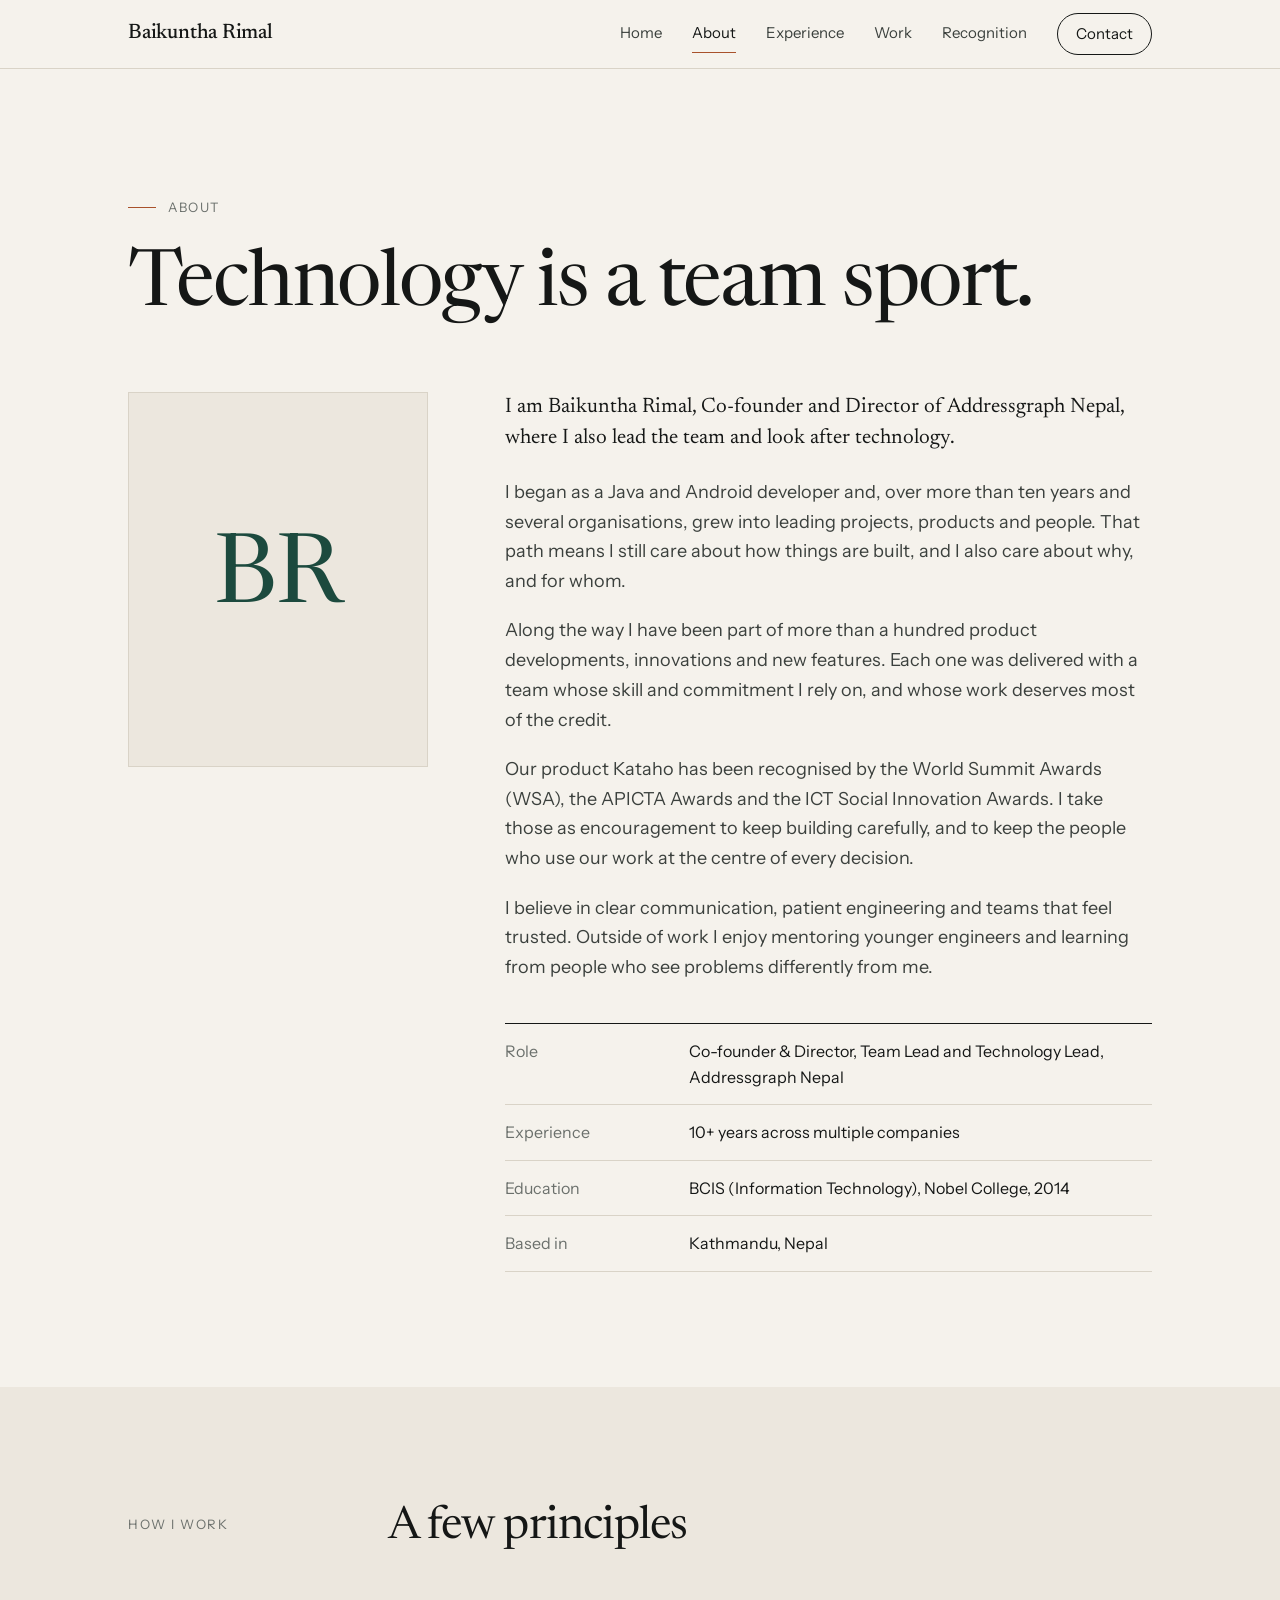
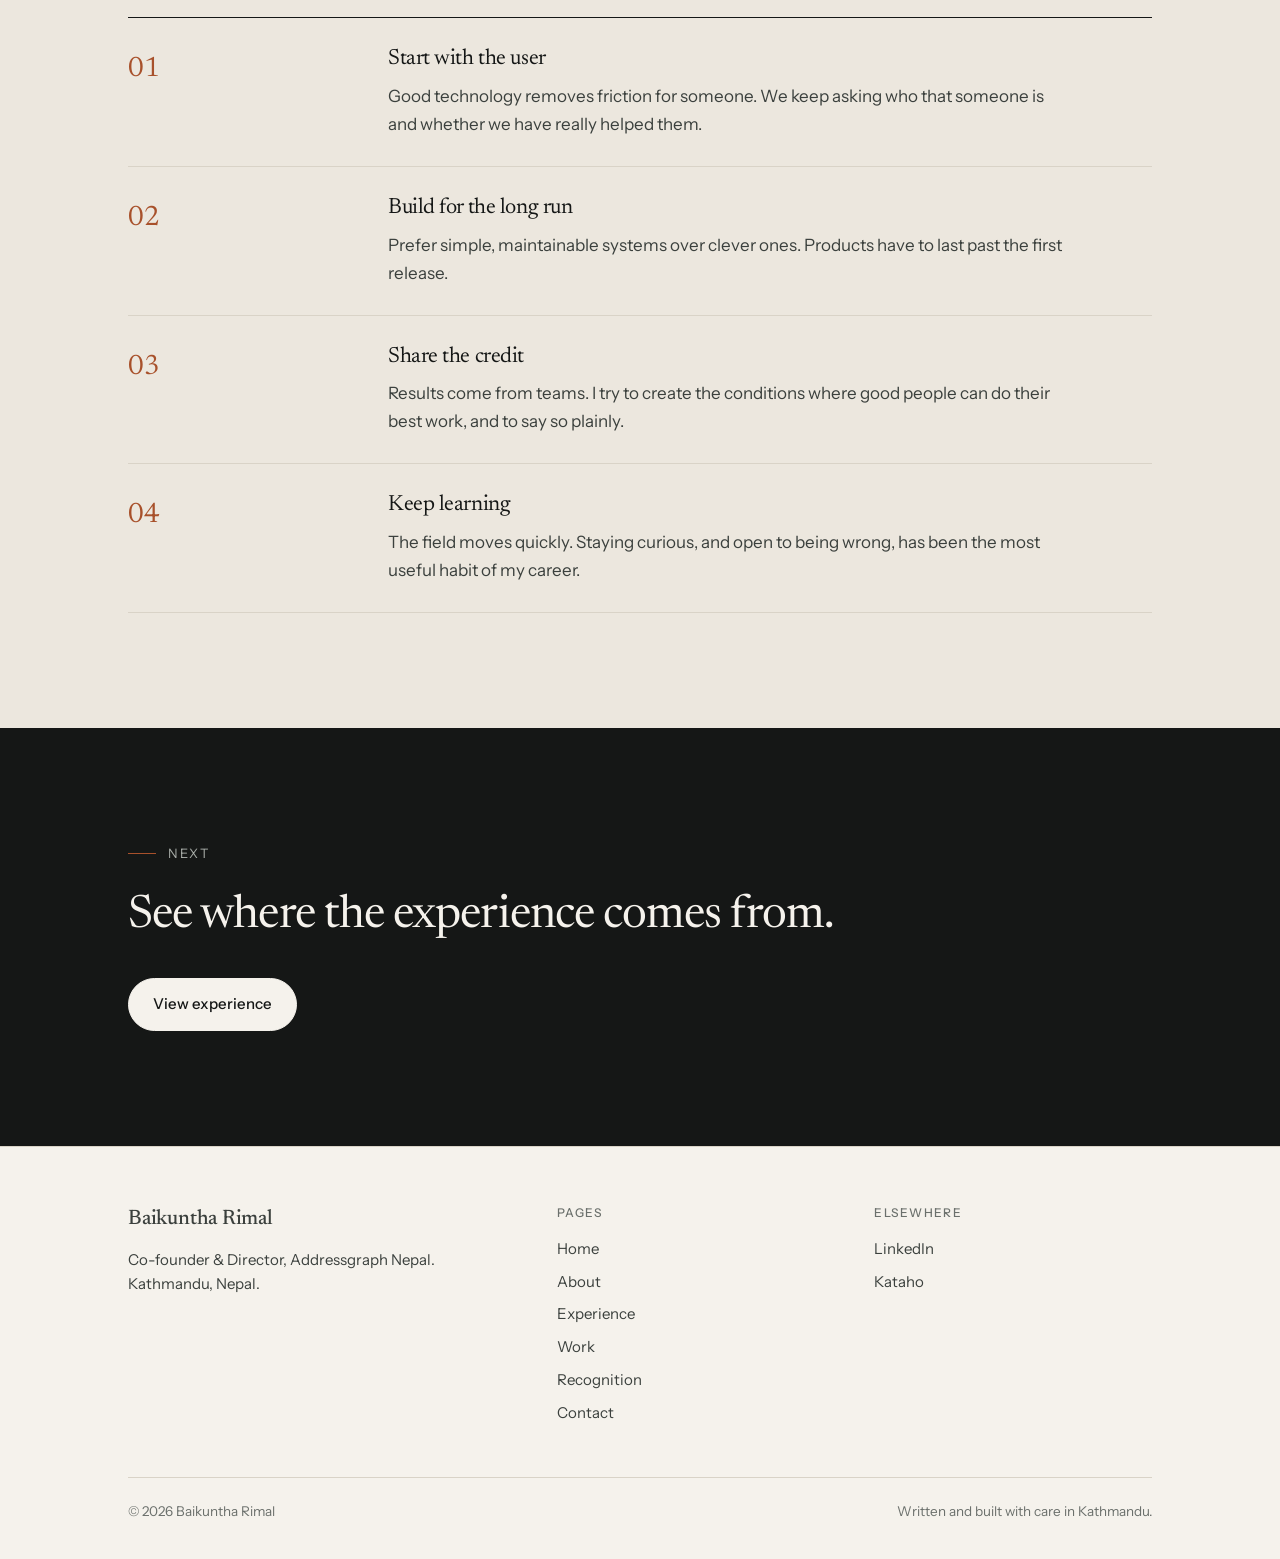
==== about.html @ 8b41592d "new update for my site" ====
<!DOCTYPE html>
<html lang="en">
<head>
<meta charset="utf-8">
<meta name="viewport" content="width=device-width, initial-scale=1">
<title>About | Baikuntha Rimal</title>
<meta name="description" content="Biography of Baikuntha Rimal: Co-founder and Director of Addressgraph Nepal, team lead and technology lead with 10+ years of experience.">
<meta name="author" content="Baikuntha Rimal">
<meta property="og:type" content="website">
<meta property="og:title" content="About | Baikuntha Rimal">
<meta property="og:description" content="Biography of Baikuntha Rimal: Co-founder and Director of Addressgraph Nepal, team lead and technology lead with 10+ years of experience.">
<meta name="theme-color" content="#f5f2ec">
<link rel="icon" href="assets/favicon.svg" type="image/svg+xml">
<link rel="preconnect" href="https://fonts.googleapis.com">
<link rel="preconnect" href="https://fonts.gstatic.com" crossorigin>
<link href="https://fonts.googleapis.com/css2?family=Instrument+Sans:wght@400;500;600&family=Newsreader:ital,opsz,wght@0,6..72,400;0,6..72,500;1,6..72,400&display=swap" rel="stylesheet">
<link rel="stylesheet" href="css/style.css">
</head>
<body>
<a class="skip" href="#main">Skip to content</a>
<header class="site-header">
  <div class="wrap">
    <a class="brand" href="index.html">Baikuntha Rimal</a>
    <button class="menu-btn" aria-expanded="false" aria-controls="site-nav">Menu</button>
    <nav class="nav" id="site-nav" aria-label="Main"><a href="index.html">Home</a><a href="about.html" aria-current="page">About</a><a href="experience.html">Experience</a><a href="work.html">Work</a><a href="recognition.html">Recognition</a><a class="nav-cta" href="contact.html">Contact</a></nav>
  </div>
</header>
<main id="main">

<section class="hero" style="padding-bottom:40px">
  <div class="wrap">
    <div class="eyebrow">About</div>
    <h1>Technology is a team sport.</h1>
  </div>
</section>
<section style="padding-top:20px">
  <div class="wrap about-grid">
    <div class="portrait" aria-label="Portrait placeholder">
      <span aria-hidden="true">BR</span>
      <img src="assets/photo.jpg" alt="Baikuntha Rimal" onerror="this.remove()">
    </div>
    <div class="prose reveal">
      <p>I am Baikuntha Rimal, Co-founder and Director of Addressgraph Nepal, where I also lead the team and look after technology.</p>
      <p>I began as a Java and Android developer and, over more than ten years and several organisations, grew into leading projects, products and people. That path means I still care about how things are built, and I also care about why, and for whom.</p>
      <p>Along the way I have been part of more than a hundred product developments, innovations and new features. Each one was delivered with a team whose skill and commitment I rely on, and whose work deserves most of the credit.</p>
      <p>Our product Kataho has been recognised by the World Summit Awards (WSA), the APICTA Awards and the ICT Social Innovation Awards. I take those as encouragement to keep building carefully, and to keep the people who use our work at the centre of every decision.</p>
      <p>I believe in clear communication, patient engineering and teams that feel trusted. Outside of work I enjoy mentoring younger engineers and learning from people who see problems differently from me.</p>
      <dl class="facts">
        <div><dt>Role</dt><dd>Co-founder &amp; Director, Team Lead and Technology Lead, Addressgraph Nepal</dd></div>
        <div><dt>Experience</dt><dd>10+ years across multiple companies</dd></div>
        <div><dt>Education</dt><dd>BCIS (Information Technology), Nobel College, 2014</dd></div>
        <div><dt>Based in</dt><dd>Kathmandu, Nepal</dd></div>
      </dl>
    </div>
  </div>
</section>
<section class="tinted">
  <div class="wrap">
    <div class="sec-head reveal"><div class="num">How I work</div><div><h2>A few principles</h2></div></div>
    <ol class="principles reveal">
      <li><div><h3>Start with the user</h3><p>Good technology removes friction for someone. We keep asking who that someone is and whether we have really helped them.</p></div></li>
      <li><div><h3>Build for the long run</h3><p>Prefer simple, maintainable systems over clever ones. Products have to last past the first release.</p></div></li>
      <li><div><h3>Share the credit</h3><p>Results come from teams. I try to create the conditions where good people can do their best work, and to say so plainly.</p></div></li>
      <li><div><h3>Keep learning</h3><p>The field moves quickly. Staying curious, and open to being wrong, has been the most useful habit of my career.</p></div></li>
    </ol>
  </div>
</section>
<section class="dark"><div class="wrap">
  <div class="eyebrow">Next</div>
  <h2 style="max-width:16em">See where the experience comes from.</h2>
  <div class="actions"><a class="btn" href="experience.html">View experience</a></div>
</div></section>

</main>
<footer class="site-footer">
  <div class="wrap">
    <div class="foot-grid">
      <div>
        <a class="brand" href="index.html">Baikuntha Rimal</a>
        <p>Co-founder &amp; Director, Addressgraph Nepal.<br>Kathmandu, Nepal.</p>
      </div>
      <div>
        <h4>Pages</h4>
        <ul><li><a href="index.html">Home</a></li><li><a href="about.html">About</a></li><li><a href="experience.html">Experience</a></li><li><a href="work.html">Work</a></li><li><a href="recognition.html">Recognition</a></li><li><a href="contact.html">Contact</a></li></ul>
      </div>
      <div>
        <h4>Elsewhere</h4>
        <ul><li><a href="https://www.linkedin.com/in/baikuntharimal/" target="_blank" rel="noopener noreferrer">LinkedIn</a></li>
        <li><a href="https://kataho.com" target="_blank" rel="noopener noreferrer">Kataho</a></li></ul>
      </div>
    </div>
    <div class="legal"><span>&copy; 2026 Baikuntha Rimal</span><span>Written and built with care in Kathmandu.</span></div>
  </div>
</footer>
<script src="js/main.js"></script>
</body>
</html>
---- css/style.css ----
/* Baikuntha Rimal — portfolio
   Editorial, quiet, type-led. One accent colour, hairline rules, no effects. */

:root {
  --paper: #f5f2ec;
  --paper-2: #ece7de;
  --ink: #151716;
  --ink-2: #3b403d;
  --muted: #6b706c;
  --line: #d9d3c7;
  --accent: #1c4a3e;
  --accent-ink: #f5f2ec;
  --clay: #a8512b;

  --serif: "Newsreader", Georgia, "Times New Roman", serif;
  --sans: "Instrument Sans", system-ui, -apple-system, "Segoe UI", sans-serif;

  --wrap: 1120px;
  --gutter: clamp(20px, 5vw, 48px);
}

*, *::before, *::after { box-sizing: border-box; }
html { scroll-behavior: smooth; -webkit-text-size-adjust: 100%; }
body {
  margin: 0;
  background: var(--paper);
  color: var(--ink);
  font-family: var(--sans);
  font-size: 17px;
  line-height: 1.65;
  -webkit-font-smoothing: antialiased;
}
img { max-width: 100%; display: block; }
a { color: inherit; }
::selection { background: var(--accent); color: var(--accent-ink); }

.wrap { max-width: var(--wrap); margin: 0 auto; padding: 0 var(--gutter); }

.skip {
  position: absolute; left: -999px; top: 8px;
  background: var(--ink); color: var(--paper); padding: 8px 14px; z-index: 100;
}
.skip:focus { left: 8px; }

:focus-visible { outline: 2px solid var(--clay); outline-offset: 3px; }

/* ---------- Header ---------- */
.site-header {
  position: sticky; top: 0; z-index: 50;
  background: color-mix(in srgb, var(--paper) 92%, transparent);
  backdrop-filter: saturate(1.2) blur(8px);
  border-bottom: 1px solid var(--line);
}
.site-header .wrap {
  display: flex; align-items: center; justify-content: space-between;
  height: 68px;
}
.brand {
  font-family: var(--serif); font-size: 21px; font-weight: 500;
  text-decoration: none; letter-spacing: -0.01em;
}
.nav { display: flex; gap: 30px; align-items: center; }
.nav a {
  text-decoration: none; font-size: 15px; color: var(--ink-2);
  padding: 6px 0; border-bottom: 1px solid transparent;
  transition: border-color .2s, color .2s;
}
.nav a:hover { color: var(--ink); border-color: var(--ink); }
.nav a[aria-current="page"] { color: var(--ink); border-color: var(--clay); }
.nav .nav-cta {
  border: 1px solid var(--ink); padding: 8px 18px; border-radius: 999px; color: var(--ink);
}
.nav .nav-cta:hover { background: var(--ink); color: var(--paper); }
.nav .nav-cta[aria-current="page"] { background: var(--ink); color: var(--paper); border-color: var(--ink); }

.menu-btn {
  display: none; background: none; border: 1px solid var(--line);
  border-radius: 999px; padding: 8px 16px; font: inherit; font-size: 14px; color: var(--ink); cursor: pointer;
}

/* ---------- Type ---------- */
h1, h2, h3 { font-family: var(--serif); font-weight: 400; letter-spacing: -0.02em; line-height: 1.12; margin: 0; }
h1 { font-size: clamp(40px, 6.4vw, 78px); }
h2 { font-size: clamp(30px, 4vw, 46px); }
h3 { font-size: 24px; line-height: 1.25; }
h1 em, h2 em { font-style: italic; color: var(--accent); }
p { margin: 0 0 1.1em; }
.lede { font-size: clamp(19px, 2vw, 22px); line-height: 1.55; color: var(--ink-2); max-width: 40em; }
.eyebrow {
  font-size: 13px; letter-spacing: .12em; text-transform: uppercase; color: var(--muted);
  display: flex; align-items: center; gap: 12px; margin-bottom: 26px;
}
.eyebrow::before { content: ""; width: 28px; height: 1px; background: var(--clay); }

/* ---------- Buttons ---------- */
.btn {
  display: inline-flex; align-items: center; gap: 10px;
  font: inherit; font-size: 15px; font-weight: 500; text-decoration: none; cursor: pointer;
  padding: 13px 24px; border-radius: 999px; border: 1px solid var(--ink);
  background: var(--ink); color: var(--paper); transition: background .2s, color .2s, border-color .2s;
}
.btn:hover { background: var(--accent); border-color: var(--accent); }
.btn.ghost { background: transparent; color: var(--ink); }
.btn.ghost:hover { background: var(--ink); color: var(--paper); border-color: var(--ink); }
.actions { display: flex; flex-wrap: wrap; gap: 14px; margin-top: 36px; }
.link-arrow { text-decoration: none; border-bottom: 1px solid var(--clay); padding-bottom: 2px; font-weight: 500; }
.link-arrow:hover { color: var(--accent); }

/* ---------- Sections ---------- */
section { padding: clamp(64px, 9vw, 120px) 0; }
.hero { padding: clamp(64px, 10vw, 128px) 0 clamp(48px, 6vw, 80px); }
.hero h1 { max-width: 14em; }
.hero .lede { margin-top: 30px; }

.tinted { background: var(--paper-2); }
.dark { background: var(--ink); color: var(--paper); }
.dark .eyebrow { color: #a9aea9; }
.dark .lede { color: #cfd2cd; }
.dark .btn { background: var(--paper); color: var(--ink); border-color: var(--paper); }
.dark .btn:hover { background: var(--clay); border-color: var(--clay); color: #fff; }
.dark .btn.ghost { background: transparent; color: var(--paper); border-color: #5b605c; }
.dark .btn.ghost:hover { background: var(--paper); color: var(--ink); }

.sec-head {
  display: grid; grid-template-columns: 220px 1fr; gap: 40px; margin-bottom: clamp(36px, 5vw, 64px);
  align-items: start;
}
.sec-head .num { font-size: 13px; letter-spacing: .12em; text-transform: uppercase; color: var(--muted); padding-top: 12px; }
.sec-head p { max-width: 38em; color: var(--ink-2); margin-top: 18px; font-size: 18px; }

/* ---------- Figures ---------- */
.figures {
  display: grid; grid-template-columns: repeat(3, 1fr);
  border-top: 1px solid var(--ink); margin-top: clamp(48px, 7vw, 88px);
}
.figure { padding: 24px 24px 0 0; }
.figure + .figure { padding-left: 24px; border-left: 1px solid var(--line); }
.figure strong { font-family: var(--serif); font-weight: 400; font-size: clamp(40px, 5vw, 62px); line-height: 1; letter-spacing: -0.03em; display: block; }
.figure span { display: block; margin-top: 10px; font-size: 15px; color: var(--muted); }

/* ---------- Ruled lists ---------- */
.rows { border-top: 1px solid var(--ink); }
.row {
  display: grid; grid-template-columns: 220px 1fr; gap: 40px;
  padding: 30px 0; border-bottom: 1px solid var(--line);
}
.row .meta { font-size: 14px; color: var(--muted); padding-top: 6px; }
.row h3 { margin-bottom: 10px; }
.row p:last-child { margin-bottom: 0; }
.row p { color: var(--ink-2); max-width: 44em; }
.row .sub { font-size: 15px; color: var(--muted); margin-bottom: 14px; }

.cols-3 { display: grid; grid-template-columns: repeat(3, 1fr); gap: 0; border-top: 1px solid var(--ink); }
.col { padding: 28px 32px 8px 0; }
.col + .col { padding-left: 32px; border-left: 1px solid var(--line); }
.col h3 { font-size: 22px; margin-bottom: 12px; }
.col p { color: var(--ink-2); font-size: 16px; }

.chips { list-style: none; padding: 0; margin: 18px 0 0; display: flex; flex-wrap: wrap; gap: 8px; }
.chips li { font-size: 13.5px; border: 1px solid var(--line); border-radius: 999px; padding: 4px 13px; color: var(--ink-2); background: var(--paper); }
.tinted .chips li { background: var(--paper); }

/* ---------- Feature (Kataho) ---------- */
.feature { display: grid; grid-template-columns: 1.1fr 1fr; gap: clamp(32px, 6vw, 88px); align-items: start; }
.feature .tag { font-size: 13px; letter-spacing: .12em; text-transform: uppercase; color: var(--clay); margin-bottom: 16px; }
.awards { list-style: none; margin: 0; padding: 0; border-top: 1px solid var(--ink); }
.awards li { padding: 20px 0; border-bottom: 1px solid var(--line); display: grid; grid-template-columns: 1fr; }
.awards b { font-family: var(--serif); font-weight: 400; font-size: 24px; letter-spacing: -0.01em; }
.awards span { color: var(--muted); font-size: 15px; }
.dark .awards { border-color: #5b605c; }
.dark .awards li { border-color: #2e3230; }
.dark .awards span { color: #a9aea9; }

/* ---------- About ---------- */
.about-grid { display: grid; grid-template-columns: 300px 1fr; gap: clamp(32px, 6vw, 88px); align-items: start; }
.portrait {
  position: relative;
  aspect-ratio: 4 / 5; background: var(--paper-2); border: 1px solid var(--line);
  display: grid; place-items: center; font-family: var(--serif); font-size: 96px; color: var(--accent);
  position: sticky; top: 100px; overflow: hidden;
}
.portrait img { position: absolute; inset: 0; width: 100%; height: 100%; object-fit: cover; }
.prose p { font-size: 18px; color: var(--ink-2); max-width: 40em; }
.prose p:first-of-type { font-size: 21px; color: var(--ink); font-family: var(--serif); line-height: 1.5; }
.facts { margin-top: 40px; border-top: 1px solid var(--ink); }
.facts div { display: grid; grid-template-columns: 160px 1fr; gap: 24px; padding: 14px 0; border-bottom: 1px solid var(--line); font-size: 16px; }
.facts dt { color: var(--muted); }
.facts dd { margin: 0; }
dl.facts { margin-bottom: 0; }

/* ---------- Principles ---------- */
.principles { counter-reset: p; list-style: none; padding: 0; margin: 0; border-top: 1px solid var(--ink); }
.principles li { counter-increment: p; display: grid; grid-template-columns: 220px 1fr; gap: 40px; padding: 28px 0; border-bottom: 1px solid var(--line); }
.principles li::before { content: "0" counter(p); font-family: var(--serif); font-size: 28px; color: var(--clay); }
.principles h3 { font-size: 22px; margin-bottom: 8px; }
.principles p { margin: 0; color: var(--ink-2); max-width: 40em; }

/* ---------- Contact ---------- */
.contact-grid { display: grid; grid-template-columns: 1fr 1.2fr; gap: clamp(32px, 6vw, 88px); }
form { display: grid; gap: 22px; }
label { font-size: 14px; color: var(--muted); display: block; margin-bottom: 6px; }
input, textarea, select {
  width: 100%; font: inherit; font-size: 17px; color: var(--ink);
  background: transparent; border: 0; border-bottom: 1px solid var(--ink-2);
  padding: 10px 0; border-radius: 0;
}
textarea { resize: vertical; min-height: 140px; border: 1px solid var(--ink-2); padding: 12px; }
input:focus, textarea:focus { outline: none; border-color: var(--clay); box-shadow: 0 1px 0 var(--clay); }
.hp { position: absolute; left: -9999px; height: 0; overflow: hidden; }
.form-note { font-size: 14px; color: var(--muted); margin: 0; }
.form-status { min-height: 1.5em; font-size: 15px; margin: 0; }
.form-status.ok { color: var(--accent); }
.form-status.err { color: var(--clay); }
.btn[disabled] { opacity: .6; cursor: wait; }

/* ---------- Footer ---------- */
.site-footer { border-top: 1px solid var(--line); padding: 56px 0 36px; font-size: 15px; color: var(--ink-2); }
.foot-grid { display: grid; grid-template-columns: 1.4fr 1fr 1fr; gap: 40px; }
.foot-grid h4 { font-size: 12px; letter-spacing: .12em; text-transform: uppercase; color: var(--muted); margin: 0 0 14px; font-weight: 500; }
.foot-grid ul { list-style: none; margin: 0; padding: 0; }
.foot-grid li { margin-bottom: 8px; }
.foot-grid a { text-decoration: none; }
.foot-grid a:hover { text-decoration: underline; }
.foot-grid .brand { display: inline-block; margin-bottom: 10px; }
.legal { margin-top: 44px; padding-top: 22px; border-top: 1px solid var(--line); display: flex; justify-content: space-between; gap: 20px; flex-wrap: wrap; font-size: 13.5px; color: var(--muted); }

/* ---------- Motion (opacity only, optional) ---------- */
.js .reveal { opacity: 0; transform: translateY(10px); transition: opacity .7s ease, transform .7s ease; }
.js .reveal.in { opacity: 1; transform: none; }
@media (prefers-reduced-motion: reduce) {
  html { scroll-behavior: auto; }
  .js .reveal { opacity: 1; transform: none; transition: none; }
}

/* ---------- Responsive ---------- */
@media (max-width: 860px) {
  .menu-btn { display: inline-block; }
  .nav {
    display: none; position: absolute; top: 68px; left: 0; right: 0;
    flex-direction: column; align-items: flex-start; gap: 4px;
    background: var(--paper); border-bottom: 1px solid var(--line); padding: 14px var(--gutter) 24px;
  }
  .nav.open { display: flex; }
  .nav a { padding: 10px 0; font-size: 18px; }
  .sec-head, .row, .principles li { grid-template-columns: 1fr; gap: 10px; }
  .sec-head .num { padding-top: 0; }
  .row .meta { padding-top: 0; }
  .feature, .about-grid, .contact-grid { grid-template-columns: 1fr; }
  .portrait { position: relative; top: 0; max-width: 260px; }
  .cols-3 { grid-template-columns: 1fr; }
  .col, .col + .col { padding: 24px 0 8px; border-left: 0; border-bottom: 1px solid var(--line); }
  .foot-grid { grid-template-columns: 1fr; }
  .figures { grid-template-columns: 1fr; }
  .figure, .figure + .figure { padding: 20px 0; border-left: 0; border-bottom: 1px solid var(--line); }
  .facts div { grid-template-columns: 1fr; gap: 2px; }
}
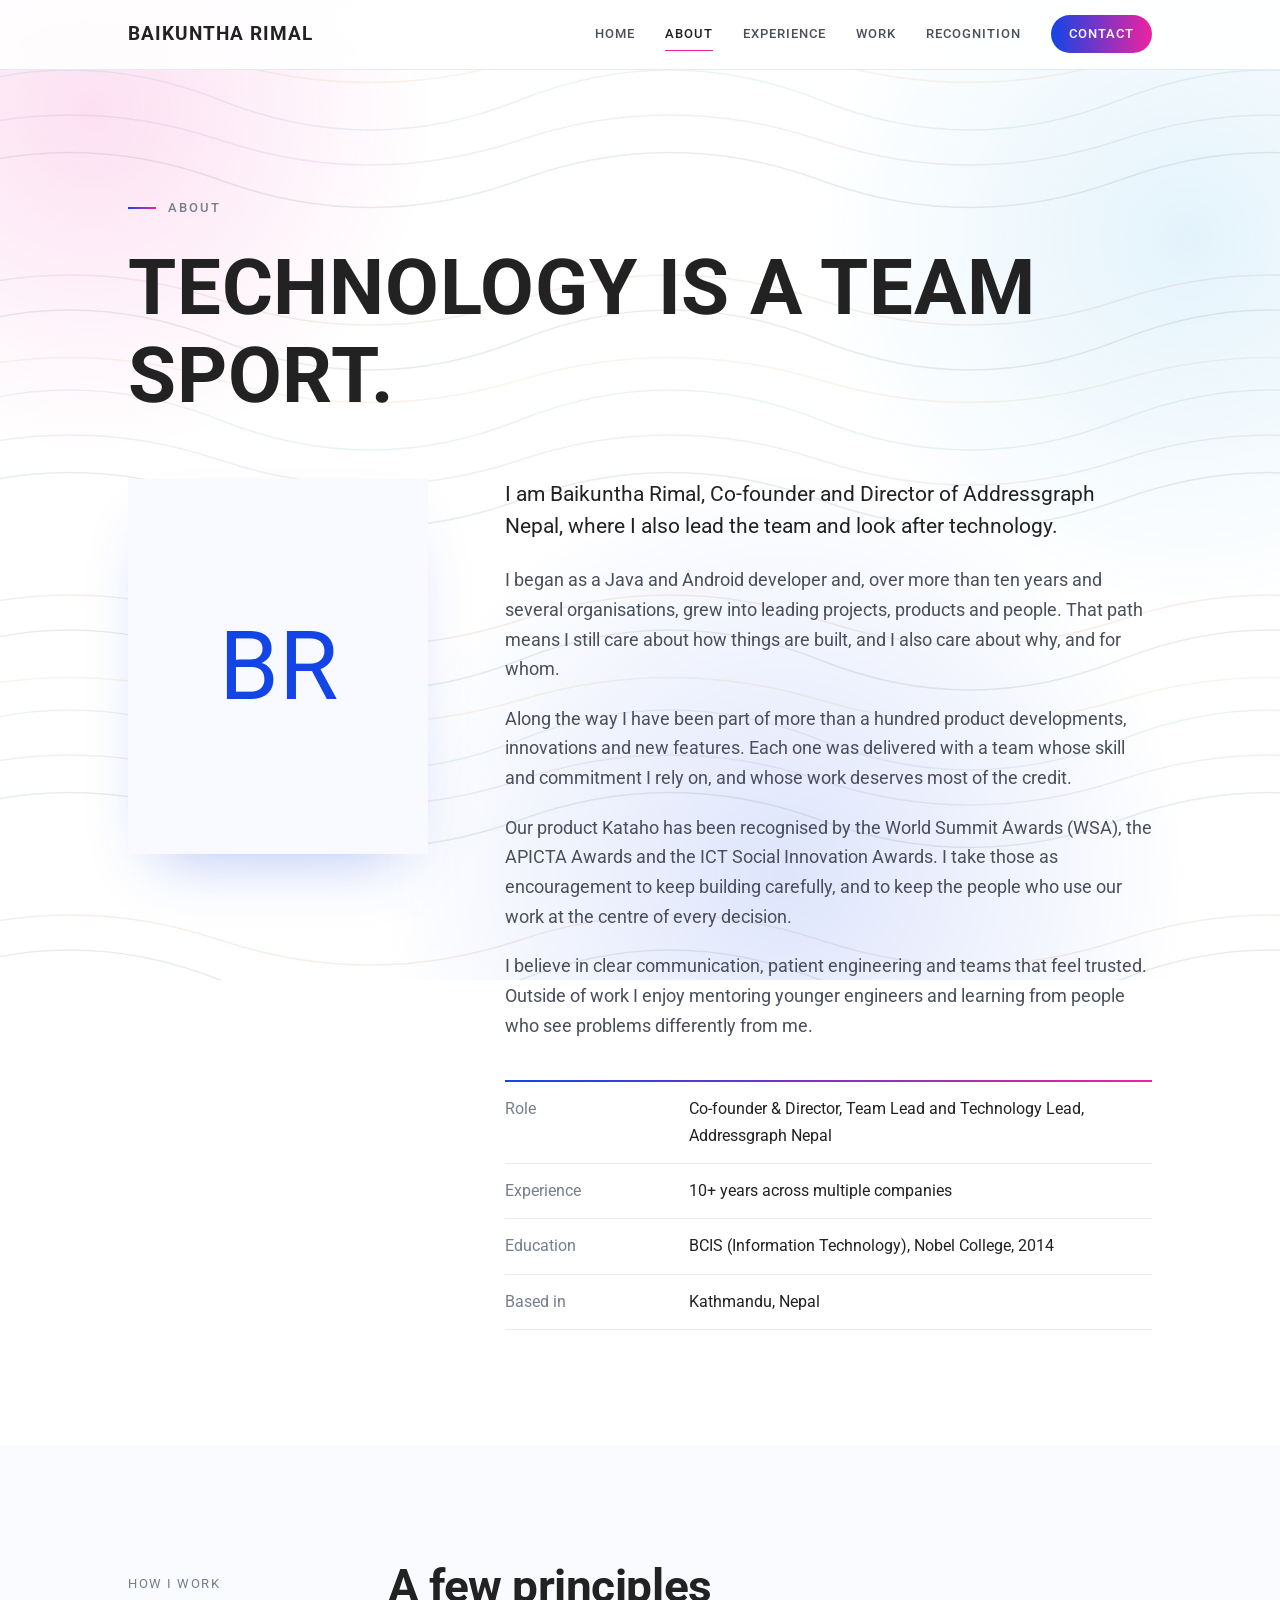
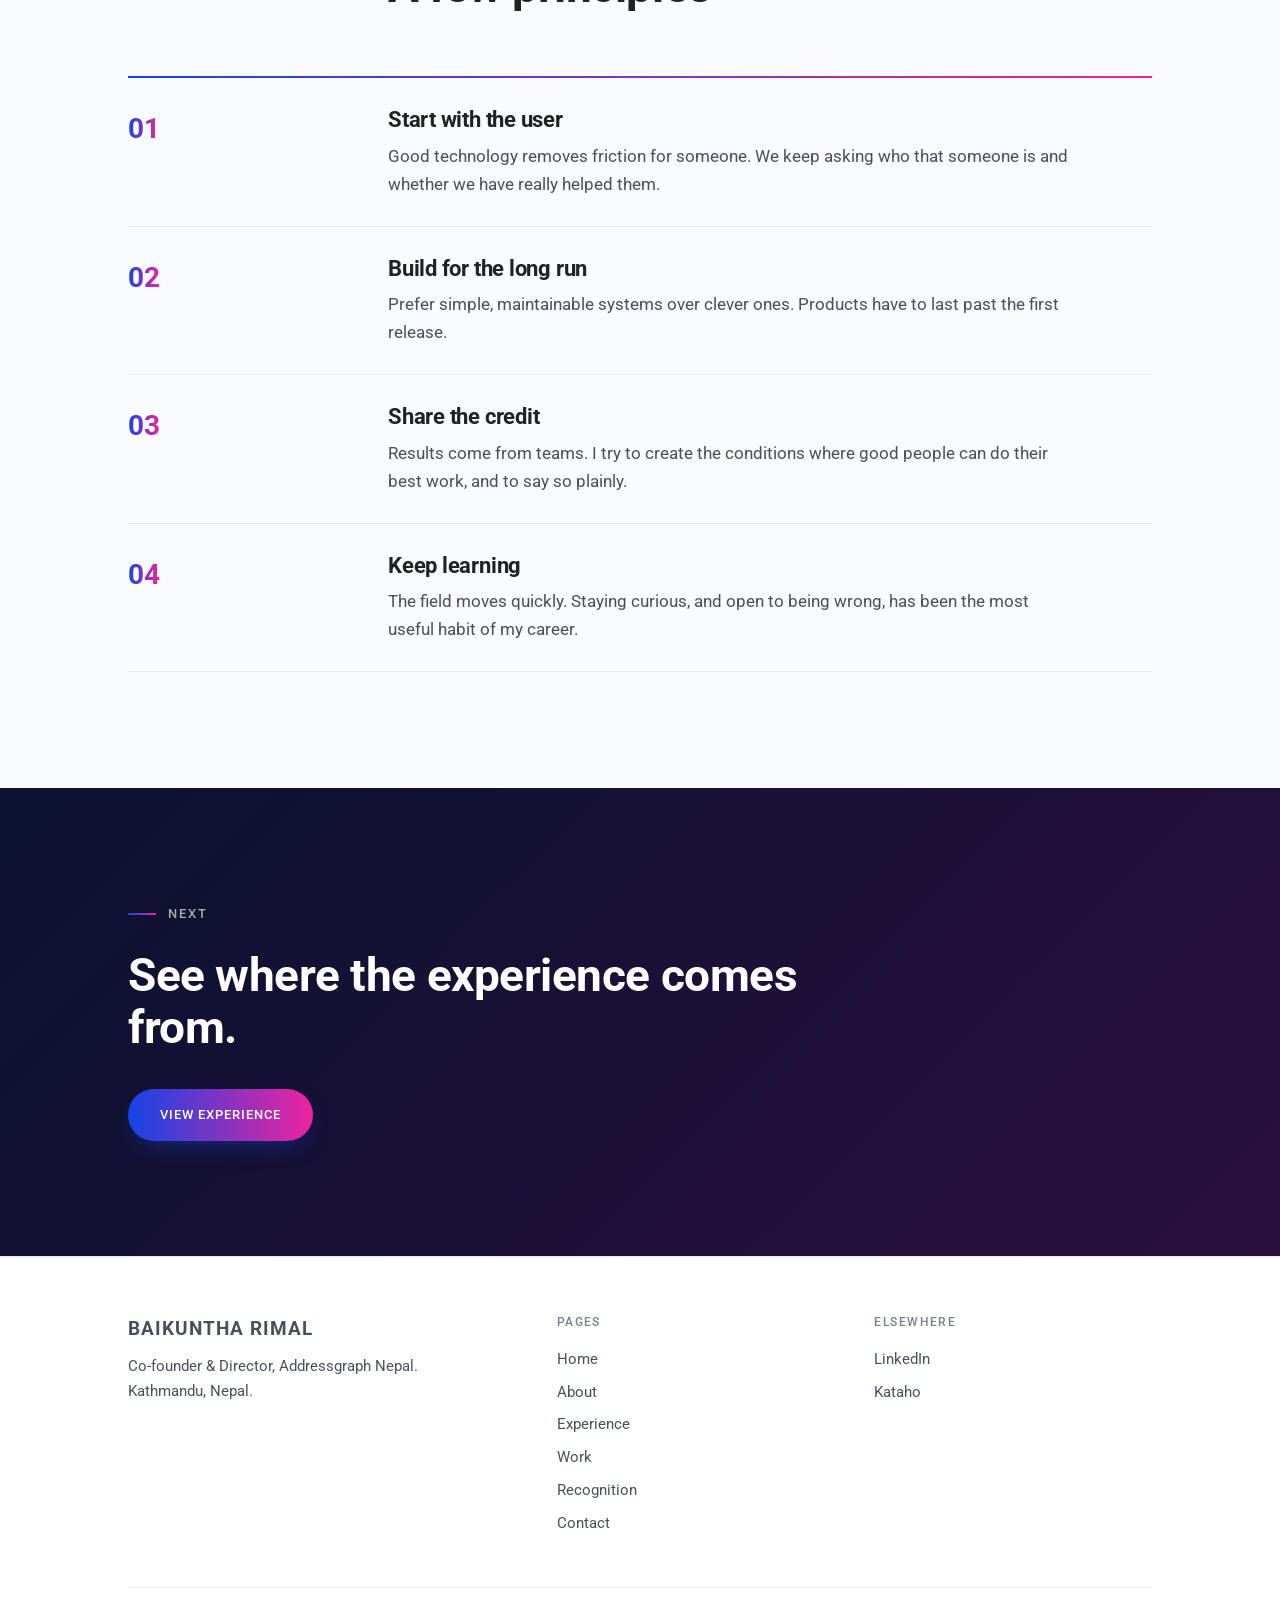
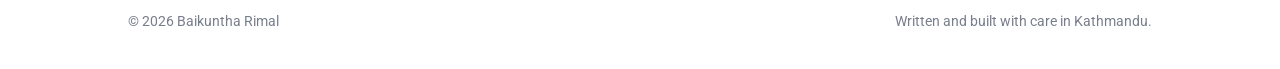
==== commit 3c10d430: "design changed" ====
--- a/about.html
+++ b/about.html
@@ -13,7 +13,7 @@
 <link rel="icon" href="assets/favicon.svg" type="image/svg+xml">
 <link rel="preconnect" href="https://fonts.googleapis.com">
 <link rel="preconnect" href="https://fonts.gstatic.com" crossorigin>
-<link href="https://fonts.googleapis.com/css2?family=Instrument+Sans:wght@400;500;600&family=Newsreader:ital,opsz,wght@0,6..72,400;0,6..72,500;1,6..72,400&display=swap" rel="stylesheet">
+<link href="https://fonts.googleapis.com/css2?family=Roboto:wght@300;400;500;700&display=swap" rel="stylesheet">
 <link rel="stylesheet" href="css/style.css">
 </head>
 <body>
--- a/css/style.css
+++ b/css/style.css
@@ -1,21 +1,22 @@
 /* Baikuntha Rimal — portfolio
-   Editorial, quiet, type-led. One accent colour, hairline rules, no effects. */
+   Breed-inspired: white canvas, Roboto, blue-to-pink gradient accents. */
 
 :root {
-  --paper: #f5f2ec;
-  --paper-2: #ece7de;
-  --ink: #151716;
-  --ink-2: #3b403d;
-  --muted: #6b706c;
-  --line: #d9d3c7;
-  --accent: #1c4a3e;
-  --accent-ink: #f5f2ec;
-  --clay: #a8512b;
-
-  --serif: "Newsreader", Georgia, "Times New Roman", serif;
-  --sans: "Instrument Sans", system-ui, -apple-system, "Segoe UI", sans-serif;
+  --paper: #ffffff;
+  --paper-2: #f8faff;
+  --ink: #222222;
+  --ink-2: #4a4f5c;
+  --muted: #777e8c;
+  --line: #e6eaf5;
+  --accent: #1345e6;
+  --accent-ink: #ffffff;
+  --clay: #ed239f;
+
+  --serif: "Roboto", system-ui, -apple-system, "Segoe UI", sans-serif;
+  --sans: "Roboto", system-ui, -apple-system, "Segoe UI", sans-serif;
 
   --wrap: 1120px;
+  --grad: linear-gradient(90deg, #1345e6, #ed239f);
   --gutter: clamp(20px, 5vw, 48px);
 }
 
@@ -30,6 +31,27 @@
   line-height: 1.65;
   -webkit-font-smoothing: antialiased;
 }
+/* ---------- Animated wave background (very light) ---------- */
+body::before, body::after {
+  content: ""; position: fixed; inset: -80px; z-index: -1; pointer-events: none;
+}
+body::before {
+  background-image: url("data:image/svg+xml,%3Csvg xmlns=%22http://www.w3.org/2000/svg%22 width=%221200%22 height=%22320%22 viewBox=%220 0 1200 320%22%3E%3Cpath d=%22M0 60 Q150 10 300 60 T600 60 T900 60 T1200 60%22 fill=%22none%22 stroke=%22%23a8512b%22 stroke-width=%221.5%22/%3E%3Cpath d=%22M0 100 Q150 40 300 100 T600 100 T900 100 T1200 100%22 fill=%22none%22 stroke=%22%231c4a3e%22 stroke-width=%221.5%22/%3E%3Cpath d=%22M0 140 Q150 95 300 140 T600 140 T900 140 T1200 140%22 fill=%22none%22 stroke=%22%23c98a3a%22 stroke-width=%221.5%22/%3E%3Cpath d=%22M0 180 Q150 120 300 180 T600 180 T900 180 T1200 180%22 fill=%22none%22 stroke=%22%233b7ea1%22 stroke-width=%221.5%22/%3E%3Cpath d=%22M0 220 Q150 170 300 220 T600 220 T900 220 T1200 220%22 fill=%22none%22 stroke=%22%238a4a8f%22 stroke-width=%221.5%22/%3E%3Cpath d=%22M0 260 Q150 205 300 260 T600 260 T900 260 T1200 260%22 fill=%22none%22 stroke=%22%231c4a3e%22 stroke-width=%221.5%22/%3E%3C/svg%3E");
+  background-size: 1200px 320px;
+  opacity: .1;
+  animation: wave-flow 50s linear infinite, wave-sway 9s ease-in-out infinite alternate, bg-pulse 10s ease-in-out infinite;
+}
+body::after {
+  background:
+    radial-gradient(38vmax 38vmax at 12% 18%, color-mix(in srgb, var(--clay) 14%, transparent), transparent 70%),
+    radial-gradient(42vmax 42vmax at 88% 30%, color-mix(in srgb, #1b9de2 12%, transparent), transparent 70%),
+    radial-gradient(45vmax 45vmax at 60% 90%, color-mix(in srgb, var(--accent) 14%, transparent), transparent 70%);
+  animation: bg-float 26s ease-in-out infinite alternate, bg-pulse 14s ease-in-out infinite reverse;
+}
+@keyframes wave-flow { to { background-position: 1200px 0; } }
+@keyframes wave-sway { from { transform: translateY(-14px); } to { transform: translateY(14px); } }
+@keyframes bg-pulse { 0%, 100% { opacity: .05; } 50% { opacity: .13; } }
+@keyframes bg-float { from { transform: translate(-3%, -2%) scale(1); } to { transform: translate(3%, 3%) scale(1.12); } }
 img { max-width: 100%; display: block; }
 a { color: inherit; }
 ::selection { background: var(--accent); color: var(--accent-ink); }
@@ -112,7 +134,7 @@
 .hero h1 { max-width: 14em; }
 .hero .lede { margin-top: 30px; }
 
-.tinted { background: var(--paper-2); }
+.tinted { background: color-mix(in srgb, var(--paper-2) 75%, transparent); }
 .dark { background: var(--ink); color: var(--paper); }
 .dark .eyebrow { color: #a9aea9; }
 .dark .lede { color: #cfd2cd; }
@@ -228,6 +250,7 @@
 .js .reveal { opacity: 0; transform: translateY(10px); transition: opacity .7s ease, transform .7s ease; }
 .js .reveal.in { opacity: 1; transform: none; }
 @media (prefers-reduced-motion: reduce) {
+  body::before, body::after { animation: none; }
   html { scroll-behavior: auto; }
   .js .reveal { opacity: 1; transform: none; transition: none; }
 }
@@ -254,3 +277,39 @@
   .figure, .figure + .figure { padding: 20px 0; border-left: 0; border-bottom: 1px solid var(--line); }
   .facts div { grid-template-columns: 1fr; gap: 2px; }
 }
+
+/* ---------- Breed-inspired theme layer ---------- */
+h1, h2, h3 { font-weight: 700; letter-spacing: -0.01em; }
+h1 { text-transform: uppercase; letter-spacing: .01em; }
+h1 em, h2 em { font-style: normal; background: var(--grad); -webkit-background-clip: text; background-clip: text; -webkit-text-fill-color: transparent; }
+.eyebrow { letter-spacing: 2px; font-weight: 500; }
+.eyebrow::before { height: 2px; background: var(--grad); }
+.site-header { background: color-mix(in srgb, #fff 88%, transparent); border-bottom-color: transparent; box-shadow: 0 1px 0 var(--line); }
+.brand { font-weight: 700; text-transform: uppercase; letter-spacing: 1px; font-size: 19px; }
+.nav a { font-weight: 500; text-transform: uppercase; font-size: 13px; letter-spacing: 1px; }
+.nav a:hover { border-color: #1345e6; }
+.nav a[aria-current="page"] { border-color: #ed239f; }
+.nav .nav-cta { border: 0; color: #fff; background: var(--grad); }
+.nav .nav-cta:hover, .nav .nav-cta[aria-current="page"] { background: var(--grad); color: #fff; opacity: .9; }
+.btn { border: 0; background: var(--grad); color: #fff; text-transform: uppercase; letter-spacing: 1px; font-size: 13px; font-weight: 500; padding: 15px 32px; box-shadow: 0 10px 24px -10px rgba(19,69,230,.55); transition: transform .2s, box-shadow .2s; }
+.btn:hover { background: var(--grad); border: 0; transform: translateY(-2px); box-shadow: 0 14px 28px -10px rgba(237,35,159,.55); }
+.btn.ghost { background: #fff; color: #1345e6; box-shadow: inset 0 0 0 1.5px #1345e6; }
+.btn.ghost:hover { background: var(--grad); color: #fff; box-shadow: 0 14px 28px -10px rgba(237,35,159,.55); }
+.link-arrow { border-image: var(--grad) 1; border-bottom-width: 2px; border-bottom-style: solid; }
+.figures, .rows, .cols-3, .awards, .facts, .principles { border-top: 2px solid; border-image: var(--grad) 1; }
+.figure strong { background: var(--grad); -webkit-background-clip: text; background-clip: text; -webkit-text-fill-color: transparent; font-weight: 700; width: fit-content; }
+.col, .row { transition: background .3s; }
+.cols-3 .col { background: #f8faff; margin: 0; padding: 36px 30px; border-left: 0; }
+.cols-3 .col + .col { border-left: 0; padding-left: 30px; }
+.cols-3 { gap: 20px; border-top: 0; border-image: none; }
+.cols-3 .col:hover { box-shadow: 0 20px 40px -20px rgba(19,69,230,.25); background: #fff; }
+.chips li { border-color: #dfe5fb; background: #f8faff; }
+.tinted .chips li { background: #fff; }
+.feature .tag, .principles li::before { background: var(--grad); -webkit-background-clip: text; background-clip: text; -webkit-text-fill-color: transparent; font-weight: 700; width: fit-content; }
+.portrait { border: 0; box-shadow: 0 30px 60px -30px rgba(19,69,230,.35); }
+.dark { background: linear-gradient(135deg, #0b1230, #2a0f3d); }
+.dark .btn { background: var(--grad); color: #fff; }
+.dark .btn.ghost { background: transparent; color: #fff; box-shadow: inset 0 0 0 1.5px #ffffff88; }
+.prose p:first-of-type { font-family: var(--sans); }
+input:focus, textarea:focus { border-color: #1345e6; box-shadow: 0 1px 0 #1345e6; }
+:focus-visible { outline-color: #1345e6; }
